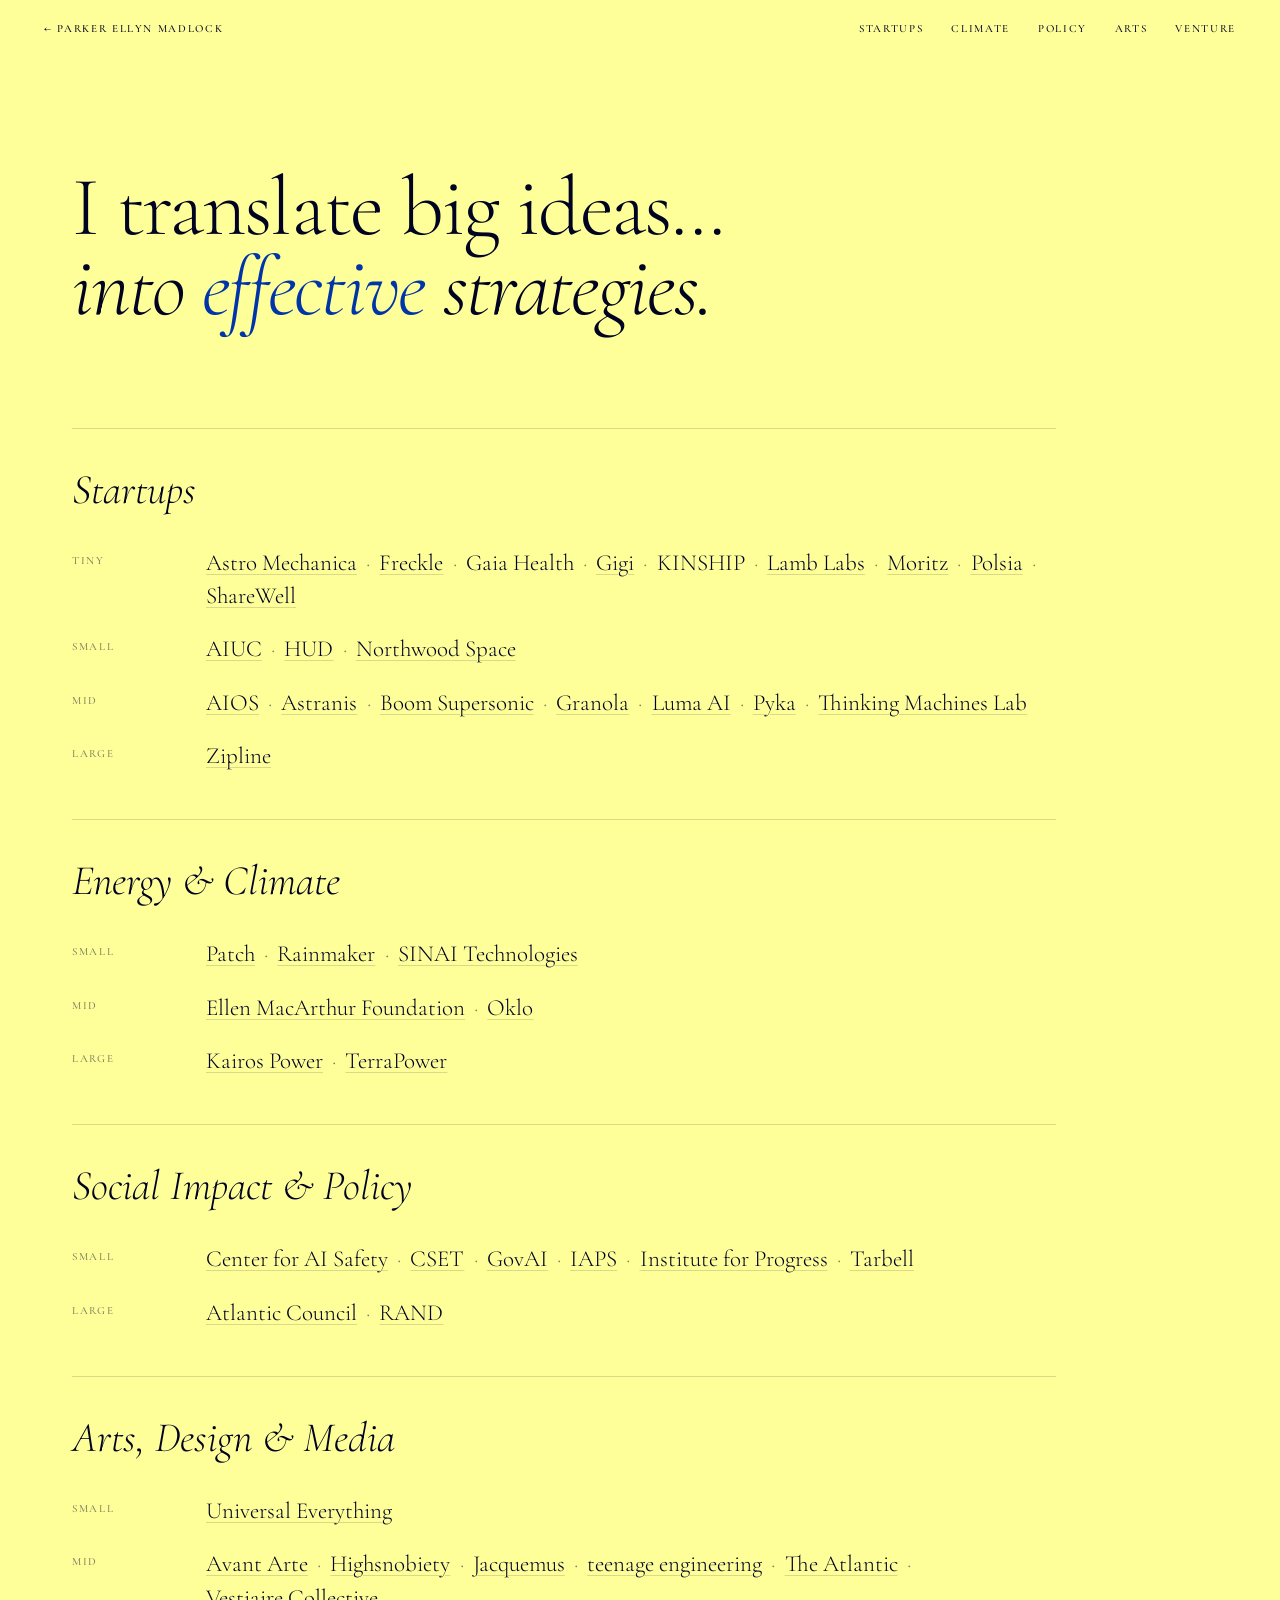
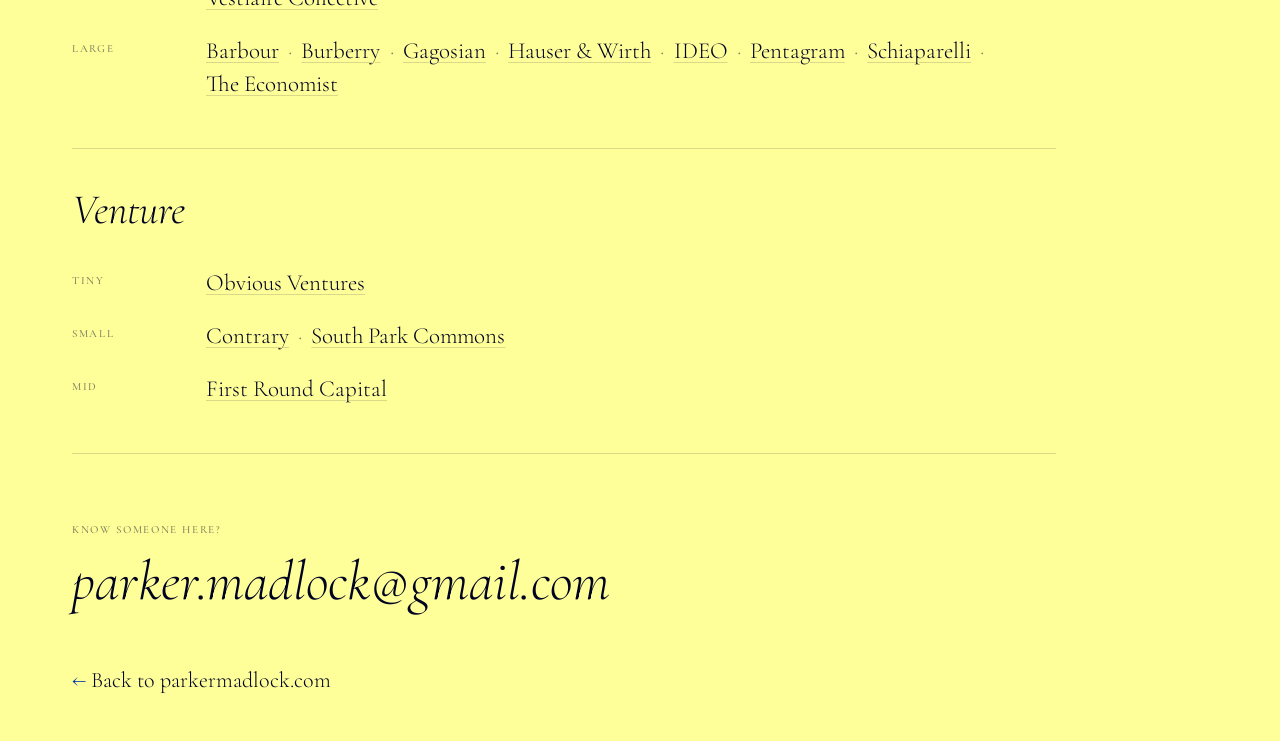
==== companies.html @ 1dd2fc1d "Add companies page" ====
<!DOCTYPE html>
<html lang="en">
<head>
<meta charset="UTF-8">
<meta name="viewport" content="width=device-width, initial-scale=1.0">
<meta name="robots" content="noindex, nofollow">
<title>Parker Ellyn Madlock</title>
<link rel="preconnect" href="https://fonts.googleapis.com">
<link rel="preconnect" href="https://fonts.gstatic.com" crossorigin>
<link href="https://fonts.googleapis.com/css2?family=Cormorant+Garamond:ital,wght@0,300;0,400;0,500;1,300;1,400&display=swap" rel="stylesheet">
<style>
  :root {
    --bg: #FFFF99;
    --ink: #000321;
    --blue: #0035A9;
    --muted: rgba(0, 3, 33, 0.5);
    --rule: rgba(0, 3, 33, 0.15);
  }
  * { box-sizing: border-box; margin: 0; padding: 0; }
  html { scroll-behavior: smooth; scroll-padding-top: 64px; }
  body {
    background: var(--bg);
    color: var(--ink);
    font-family: "Cormorant Garamond", Georgia, serif;
    -webkit-font-smoothing: antialiased;
  }
  a { color: inherit; text-decoration: none; }

  .label {
    font-size: 11px; font-weight: 500; letter-spacing: 0.15em; text-transform: uppercase;
  }
  .muted { color: var(--muted); }

  header {
    position: sticky; top: 0; z-index: 2;
    background: var(--bg);
    display: flex; justify-content: space-between; align-items: center; gap: 20px;
    padding: 22px 44px;
    border-bottom: 1px solid transparent;
  }
  header.scrolled { border-bottom-color: var(--rule); }
  header .home:hover, .jump a:hover, footer a:hover { color: var(--blue); }
  .jump { display: flex; gap: 28px; overflow-x: auto; scrollbar-width: none; }
  .jump::-webkit-scrollbar { display: none; }
  .jump a { white-space: nowrap; }

  main { padding: 0 44px 0 72px; max-width: 1100px; }

  h1 {
    font-weight: 300; font-size: clamp(42px, 8vw, 84px);
    line-height: 0.95; letter-spacing: -0.02em;
    margin: 110px 0 100px;
  }
  h1 em { font-style: italic; }
  h1 .blue { color: var(--blue); }

  section { padding: 40px 0 36px; border-top: 1px solid var(--rule); }
  h2 {
    font-weight: 300; font-style: italic;
    font-size: clamp(30px, 4.5vw, 42px); line-height: 1;
    margin-bottom: 26px;
  }
  .row {
    display: grid; grid-template-columns: 110px 1fr; gap: 6px 24px;
    padding: 10px 0;
  }
  .row .label { color: var(--muted); padding-top: 7px; }
  .names { font-size: 23px; font-weight: 300; line-height: 1.45; }
  .names span { white-space: nowrap; display: inline-block; }
  .names a { text-decoration: underline; text-decoration-color: var(--rule); text-decoration-thickness: 1px; text-underline-offset: 4px; }
  .names a:hover { color: var(--blue); text-decoration-color: var(--blue); }
  .names span:not(:last-child)::after { content: "\00B7"; color: var(--muted); margin: 0 0.4em; }

  footer { border-top: 1px solid var(--rule); padding: 64px 0 48px; }
  footer .big {
    display: inline-block;
    font-size: clamp(30px, 6vw, 56px); font-weight: 300; font-style: italic;
    line-height: 1.05; margin: 14px 0 56px;
    word-break: break-word;
  }
  footer .back { font-size: 22px; font-weight: 300; }
  footer .back span { color: var(--blue); }

  @media (max-width: 640px) {
    header { padding: 16px 20px; flex-direction: column; align-items: flex-start; gap: 12px; }
    .jump { gap: 20px; width: 100%; }
    main { padding: 0 20px; }
    h1 { margin: 56px 0 56px; }
    section { padding: 30px 0 24px; }
    h2 { margin-bottom: 14px; }
    .row { grid-template-columns: 1fr; gap: 2px; padding: 8px 0; }
    .row .label { padding-top: 0; }
    .names { font-size: 21px; }
    html { scroll-padding-top: 104px; }
  }
</style>
</head>
<body>

<header id="top">
  <a class="label home" href="/">&larr; Parker Ellyn Madlock</a>
  <nav class="jump label" aria-label="Sections">
    <a href="#startups">Startups</a>
    <a href="#climate">Climate</a>
    <a href="#policy">Policy</a>
    <a href="#arts">Arts</a>
    <a href="#venture">Venture</a>
  </nav>
</header>

<main>
  <h1>I translate big ideas...<br><em>into <span class="blue">effective</span> strategies.</em></h1>

  <section id="startups">
    <h2>Startups</h2>
    <div class="row"><span class="label">Tiny</span><p class="names">
      <span><a href="https://astromecha.co" target="_blank" rel="noopener">Astro Mechanica</a></span><span><a href="https://www.fastcompany.com/91612943/freckle-phone-designed-to-get-kids-into-the-world" target="_blank" rel="noopener">Freckle</a></span><span>Gaia Health</span><span><a href="https://gigi.co" target="_blank" rel="noopener">Gigi</a></span><span>KINSHIP</span><span><a href="https://lamb-labs.com" target="_blank" rel="noopener">Lamb Labs</a></span><span><a href="https://moritzlegal.com" target="_blank" rel="noopener">Moritz</a></span><span><a href="https://polsia.ai" target="_blank" rel="noopener">Polsia</a></span><span><a href="https://sharewellnow.com" target="_blank" rel="noopener">ShareWell</a></span>
    </p></div>
    <div class="row"><span class="label">Small</span><p class="names">
      <span><a href="https://aiuc.com" target="_blank" rel="noopener">AIUC</a></span><span><a href="https://hud.so" target="_blank" rel="noopener">HUD</a></span><span><a href="https://www.northwoodspace.io" target="_blank" rel="noopener">Northwood Space</a></span>
    </p></div>
    <div class="row"><span class="label">Mid</span><p class="names">
      <span><a href="https://aiosmedical.com" target="_blank" rel="noopener">AIOS</a></span><span><a href="https://www.astranis.com" target="_blank" rel="noopener">Astranis</a></span><span><a href="https://boomsupersonic.com" target="_blank" rel="noopener">Boom Supersonic</a></span><span><a href="https://granola.ai" target="_blank" rel="noopener">Granola</a></span><span><a href="https://lumalabs.ai" target="_blank" rel="noopener">Luma AI</a></span><span><a href="https://flypyka.com" target="_blank" rel="noopener">Pyka</a></span><span><a href="https://thinkingmachines.ai" target="_blank" rel="noopener">Thinking Machines Lab</a></span>
    </p></div>
    <div class="row"><span class="label">Large</span><p class="names">
      <span><a href="https://www.flyzipline.com" target="_blank" rel="noopener">Zipline</a></span>
    </p></div>
  </section>

  <section id="climate">
    <h2>Energy &amp; Climate</h2>
    <div class="row"><span class="label">Small</span><p class="names">
      <span><a href="https://www.patch.io" target="_blank" rel="noopener">Patch</a></span><span><a href="https://www.rainmaker.com" target="_blank" rel="noopener">Rainmaker</a></span><span><a href="https://www.sinai.com" target="_blank" rel="noopener">SINAI Technologies</a></span>
    </p></div>
    <div class="row"><span class="label">Mid</span><p class="names">
      <span><a href="https://www.ellenmacarthurfoundation.org" target="_blank" rel="noopener">Ellen MacArthur Foundation</a></span><span><a href="https://www.oklo.com" target="_blank" rel="noopener">Oklo</a></span>
    </p></div>
    <div class="row"><span class="label">Large</span><p class="names">
      <span><a href="https://kairospower.com" target="_blank" rel="noopener">Kairos Power</a></span><span><a href="https://www.terrapower.com" target="_blank" rel="noopener">TerraPower</a></span>
    </p></div>
  </section>

  <section id="policy">
    <h2>Social Impact &amp; Policy</h2>
    <div class="row"><span class="label">Small</span><p class="names">
      <span><a href="https://safe.ai" target="_blank" rel="noopener">Center for AI Safety</a></span><span><a href="https://cset.georgetown.edu" target="_blank" rel="noopener">CSET</a></span><span><a href="https://www.governance.ai" target="_blank" rel="noopener">GovAI</a></span><span><a href="https://www.iaps.ai" target="_blank" rel="noopener">IAPS</a></span><span><a href="https://ifp.org" target="_blank" rel="noopener">Institute for Progress</a></span><span><a href="https://www.tarbellcenter.org" target="_blank" rel="noopener">Tarbell</a></span>
    </p></div>
    <div class="row"><span class="label">Large</span><p class="names">
      <span><a href="https://www.atlanticcouncil.org" target="_blank" rel="noopener">Atlantic Council</a></span><span><a href="https://www.rand.org" target="_blank" rel="noopener">RAND</a></span>
    </p></div>
  </section>

  <section id="arts">
    <h2>Arts, Design &amp; Media</h2>
    <div class="row"><span class="label">Small</span><p class="names">
      <span><a href="https://www.universaleverything.com" target="_blank" rel="noopener">Universal Everything</a></span>
    </p></div>
    <div class="row"><span class="label">Mid</span><p class="names">
      <span><a href="https://avantarte.com" target="_blank" rel="noopener">Avant Arte</a></span><span><a href="https://www.highsnobiety.com" target="_blank" rel="noopener">Highsnobiety</a></span><span><a href="https://www.jacquemus.com" target="_blank" rel="noopener">Jacquemus</a></span><span><a href="https://teenage.engineering" target="_blank" rel="noopener">teenage engineering</a></span><span><a href="https://www.theatlantic.com" target="_blank" rel="noopener">The Atlantic</a></span><span><a href="https://www.vestiairecollective.com" target="_blank" rel="noopener">Vestiaire Collective</a></span>
    </p></div>
    <div class="row"><span class="label">Large</span><p class="names">
      <span><a href="https://www.barbour.com" target="_blank" rel="noopener">Barbour</a></span><span><a href="https://www.burberry.com" target="_blank" rel="noopener">Burberry</a></span><span><a href="https://gagosian.com" target="_blank" rel="noopener">Gagosian</a></span><span><a href="https://www.hauserwirth.com" target="_blank" rel="noopener">Hauser &amp; Wirth</a></span><span><a href="https://www.ideo.com" target="_blank" rel="noopener">IDEO</a></span><span><a href="https://www.pentagram.com" target="_blank" rel="noopener">Pentagram</a></span><span><a href="https://www.schiaparelli.com" target="_blank" rel="noopener">Schiaparelli</a></span><span><a href="https://www.economist.com" target="_blank" rel="noopener">The Economist</a></span>
    </p></div>
  </section>

  <section id="venture">
    <h2>Venture</h2>
    <div class="row"><span class="label">Tiny</span><p class="names"><span><a href="https://obvious.com" target="_blank" rel="noopener">Obvious Ventures</a></span></p></div>
    <div class="row"><span class="label">Small</span><p class="names"><span><a href="https://contrary.com" target="_blank" rel="noopener">Contrary</a></span><span><a href="https://www.southparkcommons.com" target="_blank" rel="noopener">South Park Commons</a></span></p></div>
    <div class="row"><span class="label">Mid</span><p class="names"><span><a href="https://firstround.com" target="_blank" rel="noopener">First Round Capital</a></span></p></div>
  </section>

  <footer>
    <span class="label muted">Know someone here?</span><br>
    <a class="big" href="mailto:parker.madlock@gmail.com">parker.madlock@gmail.com</a>
    <p><a class="back" href="/"><span>&larr;</span> Back to parkermadlock.com</a></p>
  </footer>
</main>

<script>
  const h = document.getElementById('top');
  addEventListener('scroll', () => h.classList.toggle('scrolled', scrollY > 10), { passive: true });
</script>
</body>
</html>
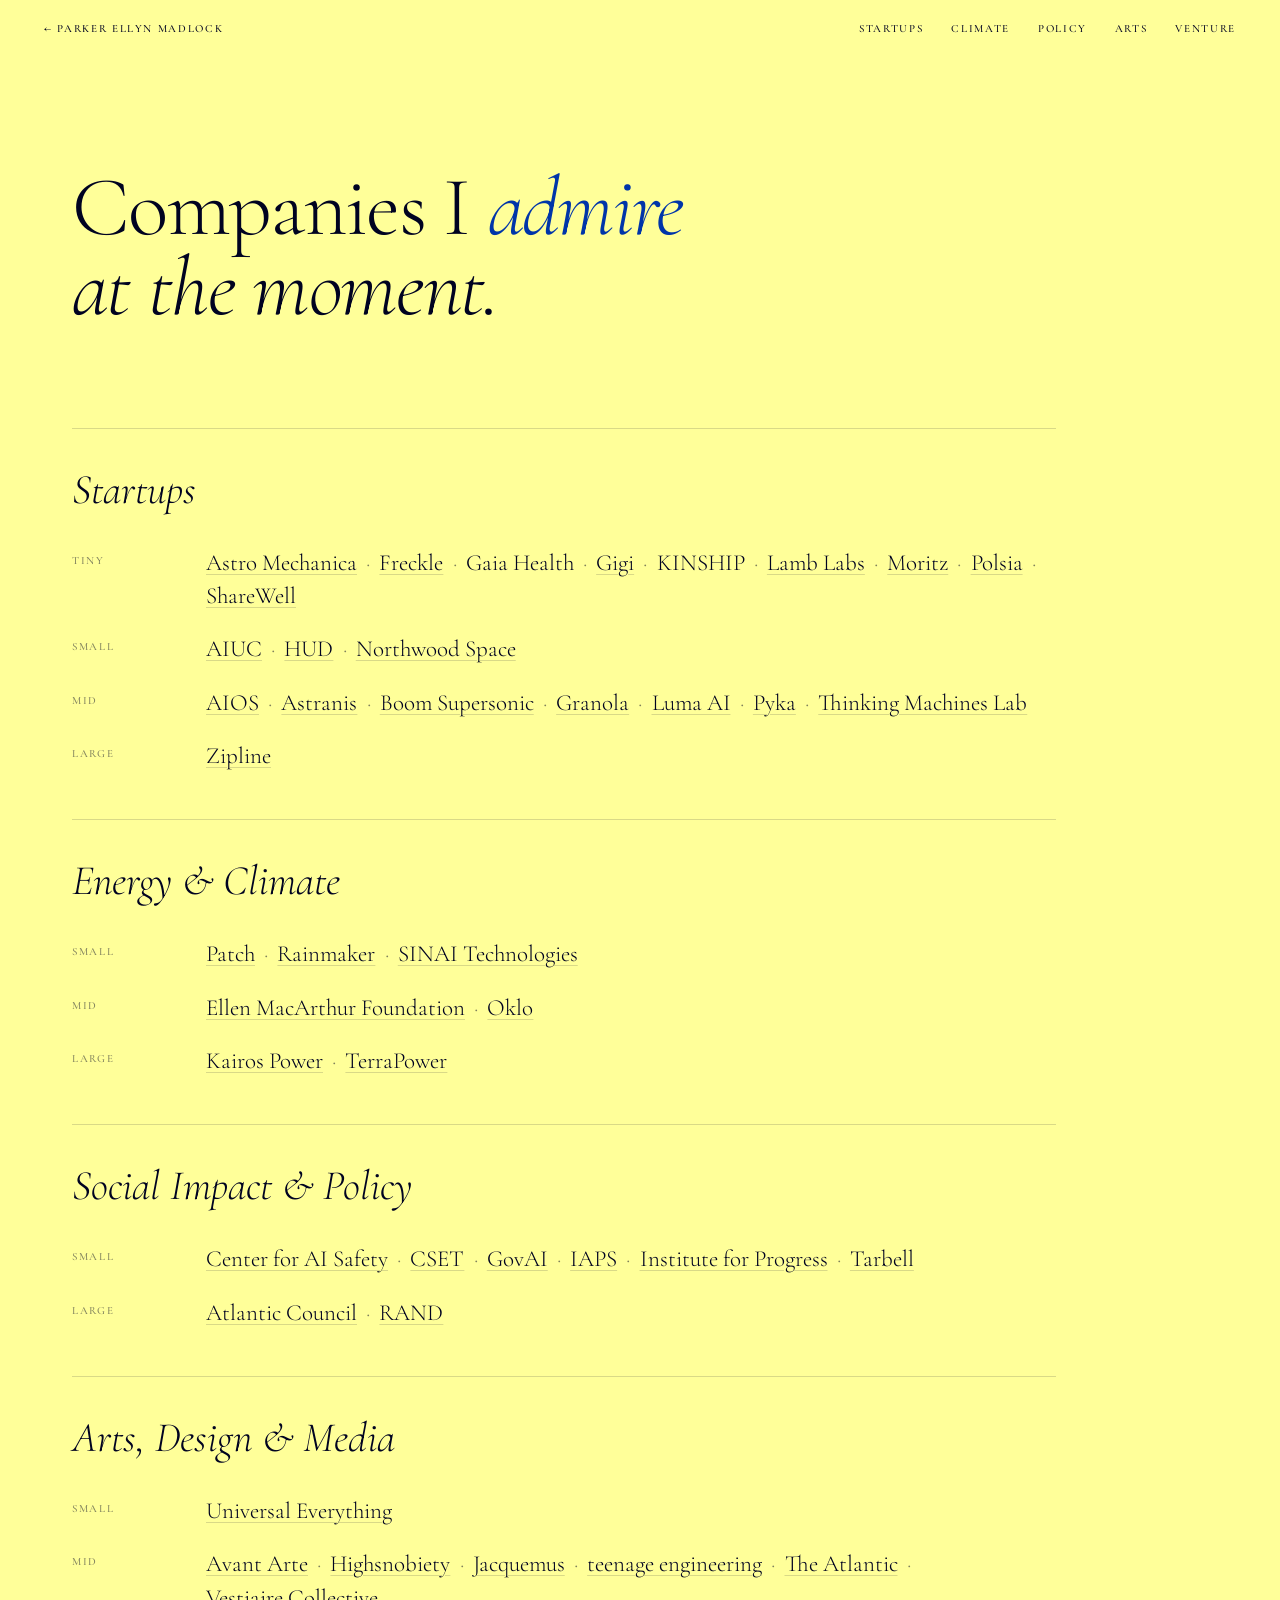
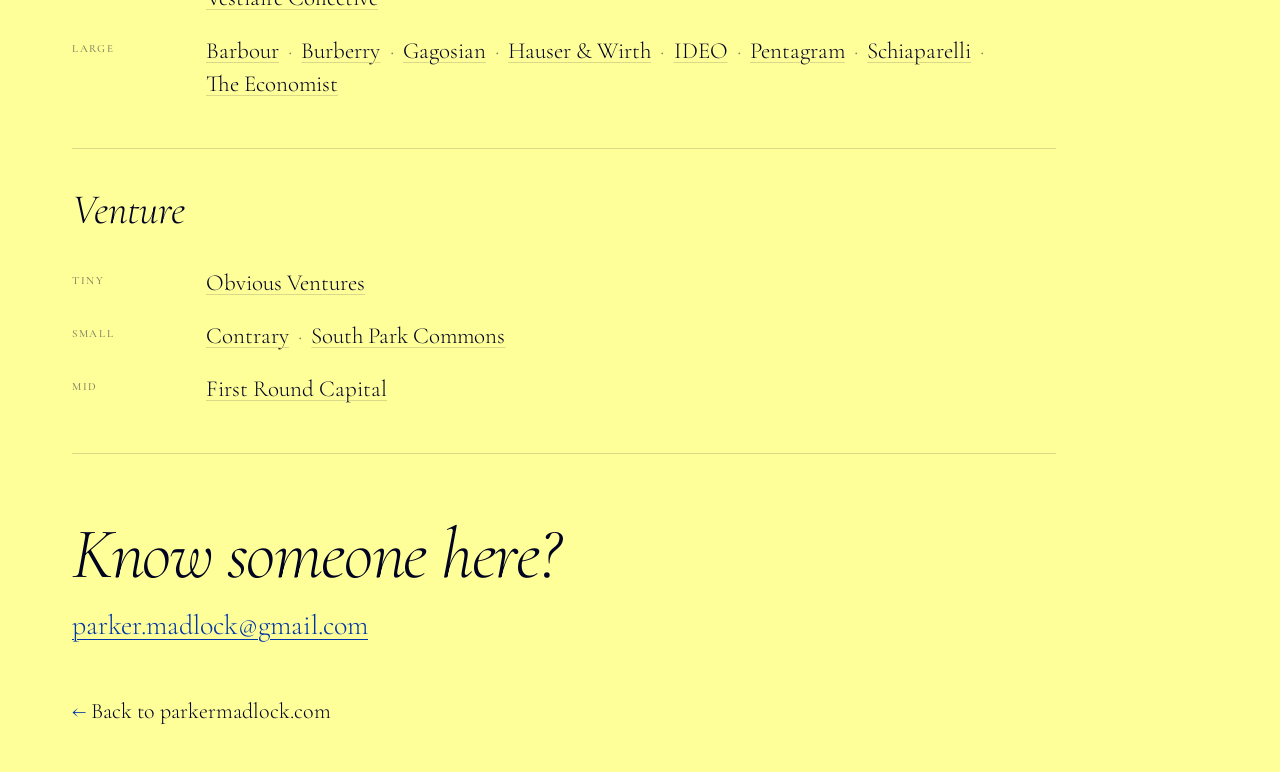
==== commit 6d7d09b3: "Soften companies page headline, enlarge footer ask" ====
--- a/companies.html
+++ b/companies.html
@@ -72,11 +72,14 @@
   .names span:not(:last-child)::after { content: "\00B7"; color: var(--muted); margin: 0 0.4em; }
 
   footer { border-top: 1px solid var(--rule); padding: 64px 0 48px; }
-  footer .big {
-    display: inline-block;
-    font-size: clamp(30px, 6vw, 56px); font-weight: 300; font-style: italic;
-    line-height: 1.05; margin: 14px 0 56px;
-    word-break: break-word;
+  footer .ask {
+    font-size: clamp(40px, 7vw, 72px); font-weight: 300; font-style: italic;
+    line-height: 1; letter-spacing: -0.02em; margin-bottom: 18px;
+  }
+  footer .email {
+    display: inline-block; font-size: clamp(22px, 3vw, 28px); font-weight: 300;
+    color: var(--blue); text-decoration: underline; text-decoration-thickness: 1px;
+    text-underline-offset: 5px; margin-bottom: 56px; word-break: break-word;
   }
   footer .back { font-size: 22px; font-weight: 300; }
   footer .back span { color: var(--blue); }
@@ -109,7 +112,7 @@
 </header>
 
 <main>
-  <h1>I translate big ideas...<br><em>into <span class="blue">effective</span> strategies.</em></h1>
+  <h1>Companies I <em class="blue">admire</em><br><em>at the moment.</em></h1>
 
   <section id="startups">
     <h2>Startups</h2>
@@ -171,8 +174,8 @@
   </section>
 
   <footer>
-    <span class="label muted">Know someone here?</span><br>
-    <a class="big" href="mailto:parker.madlock@gmail.com">parker.madlock@gmail.com</a>
+    <p class="ask">Know someone here?</p>
+    <a class="email" href="mailto:parker.madlock@gmail.com">parker.madlock@gmail.com</a>
     <p><a class="back" href="/"><span>&larr;</span> Back to parkermadlock.com</a></p>
   </footer>
 </main>
